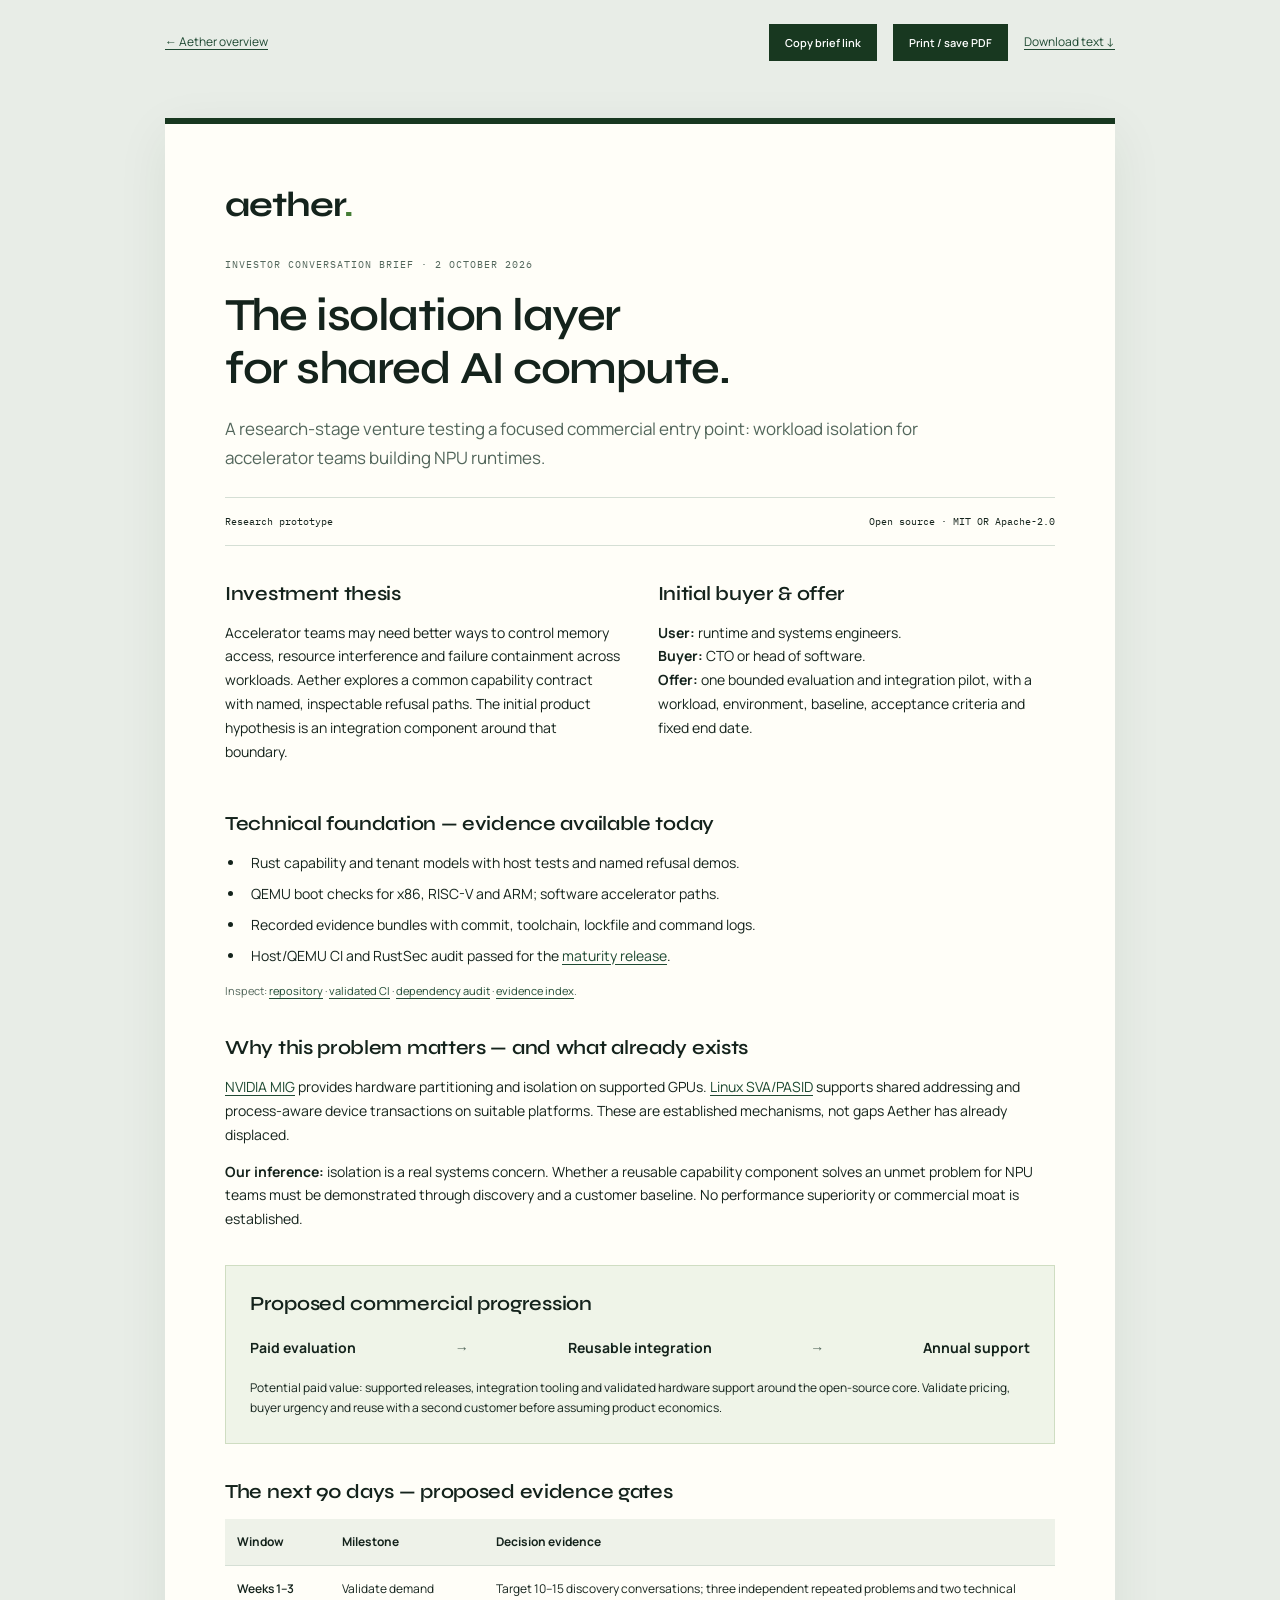
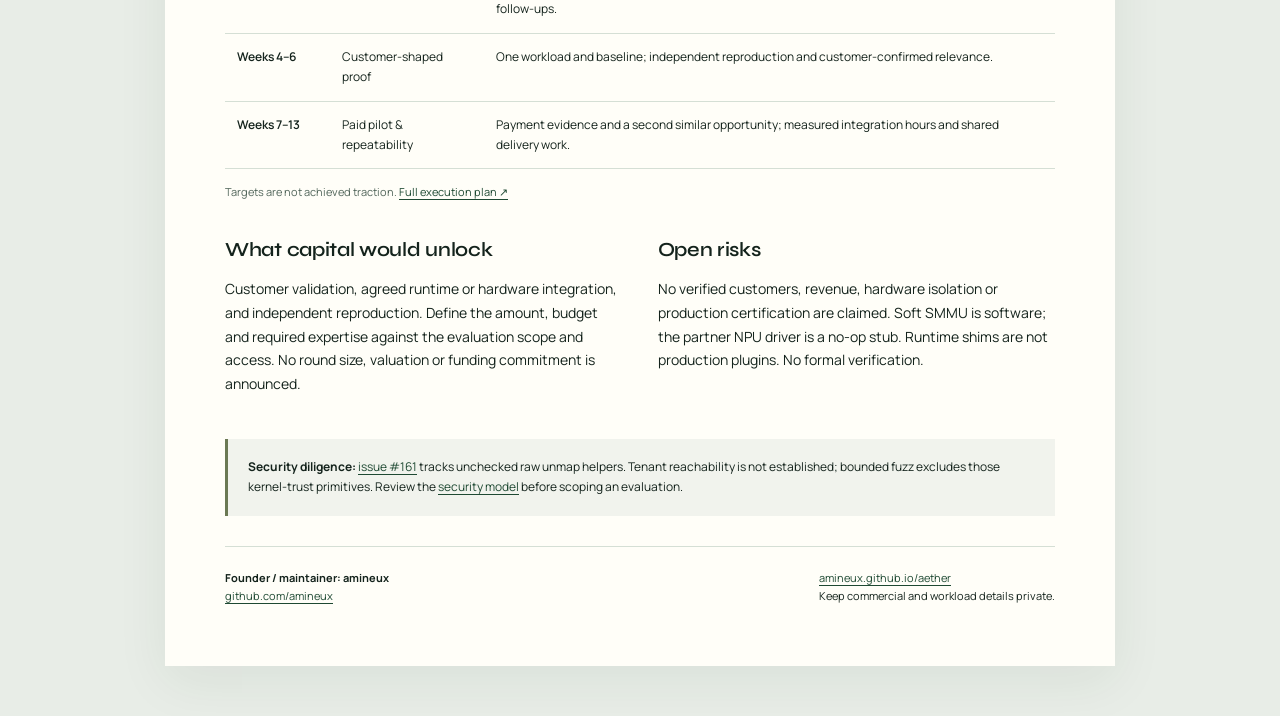
==== site/investor-brief.html @ 748344a6 "Add shareable investor brief and partner evaluation offer" ====
<!DOCTYPE html>
<html lang="en">
<head>
  <meta charset="utf-8">
  <meta name="viewport" content="width=device-width, initial-scale=1">
  <title>Aether — investor conversation brief</title>
  <meta name="description" content="Aether's investment thesis, technical evidence, commercial hypotheses, validation milestones and open risks in one shareable brief.">
  <link rel="canonical" href="https://amineux.github.io/aether/investor-brief.html">
  <link rel="icon" href="./assets/favicon.svg" type="image/svg+xml">
  <link rel="stylesheet" href="./css/fonts.css">
  <link rel="stylesheet" href="./css/brief.css">
</head>
<body>
  <a class="skip" href="#brief">Skip to brief</a>
  <nav class="toolbar" aria-label="Brief actions">
    <a href="./">← Aether overview</a>
    <div>
      <button id="copy-link" type="button">Copy brief link</button>
      <button id="print-brief" type="button">Print / save PDF</button>
      <a href="./investor-brief.md" download>Download text ↓</a>
    </div>
    <span id="copy-status" role="status" aria-live="polite"></span>
  </nav>
  <main class="brief" id="brief">
    <header class="brief-header">
      <div class="wordmark">aether<span>.</span></div>
      <p class="eyebrow">INVESTOR CONVERSATION BRIEF · 2 OCTOBER 2026</p>
      <h1>The isolation layer<br>for shared AI compute.</h1>
      <p class="standfirst">A research-stage venture testing a focused commercial entry point: workload isolation for accelerator teams building NPU runtimes.</p>
      <div class="stage">Research prototype <span>Open source · MIT OR Apache-2.0</span></div>
    </header>
    <section class="intro-grid">
      <div><h2>Investment thesis</h2><p>Accelerator teams may need better ways to control memory access, resource interference and failure containment across workloads. Aether explores a common capability contract with named, inspectable refusal paths. The initial product hypothesis is an integration component around that boundary.</p></div>
      <div><h2>Initial buyer &amp; offer</h2><p><strong>User:</strong> runtime and systems engineers.<br><strong>Buyer:</strong> CTO or head of software.<br><strong>Offer:</strong> one bounded evaluation and integration pilot, with a workload, environment, baseline, acceptance criteria and fixed end date.</p></div>
    </section>
    <section>
      <h2>Technical foundation — evidence available today</h2>
      <ul class="evidence">
        <li>Rust capability and tenant models with host tests and named refusal demos.</li>
        <li>QEMU boot checks for x86, RISC-V and ARM; software accelerator paths.</li>
        <li>Recorded evidence bundles with commit, toolchain, lockfile and command logs.</li>
        <li>Host/QEMU CI and RustSec audit passed for the <a href="https://github.com/amineux/aether/pull/170">maturity release</a>.</li>
      </ul>
      <p class="source-note">Inspect: <a href="https://github.com/amineux/aether">repository</a> · <a href="https://github.com/amineux/aether/actions/runs/37059229950">validated CI</a> · <a href="https://github.com/amineux/aether/actions/runs/37059229955">dependency audit</a> · <a href="https://github.com/amineux/aether/blob/main/docs/business/INVESTOR_EVIDENCE.md">evidence index</a>.</p>
    </section>
    <section>
      <h2>Why this problem matters — and what already exists</h2>
      <p><a href="https://docs.nvidia.com/datacenter/tesla/mig-user-guide/introduction.html">NVIDIA MIG</a> provides hardware partitioning and isolation on supported GPUs. <a href="https://docs.kernel.org/arch/x86/sva.html">Linux SVA/PASID</a> supports shared addressing and process-aware device transactions on suitable platforms. These are established mechanisms, not gaps Aether has already displaced.</p>
      <p><strong>Our inference:</strong> isolation is a real systems concern. Whether a reusable capability component solves an unmet problem for NPU teams must be demonstrated through discovery and a customer baseline. No performance superiority or commercial moat is established.</p>
    </section>
    <section class="commercial">
      <h2>Proposed commercial progression</h2>
      <div class="path"><span>Paid evaluation</span><i aria-hidden="true">→</i><span>Reusable integration</span><i aria-hidden="true">→</i><span>Annual support</span></div>
      <p>Potential paid value: supported releases, integration tooling and validated hardware support around the open-source core. Validate pricing, buyer urgency and reuse with a second customer before assuming product economics.</p>
    </section>
    <section>
      <h2>The next 90 days — proposed evidence gates</h2>
      <table><thead><tr><th scope="col">Window</th><th scope="col">Milestone</th><th scope="col">Decision evidence</th></tr></thead><tbody>
        <tr><th scope="row">Weeks 1–3</th><td>Validate demand</td><td>Target 10–15 discovery conversations; three independent repeated problems and two technical follow-ups.</td></tr>
        <tr><th scope="row">Weeks 4–6</th><td>Customer-shaped proof</td><td>One workload and baseline; independent reproduction and customer-confirmed relevance.</td></tr>
        <tr><th scope="row">Weeks 7–13</th><td>Paid pilot &amp; repeatability</td><td>Payment evidence and a second similar opportunity; measured integration hours and shared delivery work.</td></tr>
      </tbody></table>
      <p class="source-note">Targets are not achieved traction. <a href="https://github.com/amineux/aether/blob/main/docs/MATURITY.md">Full execution plan ↗</a></p>
    </section>
    <section class="intro-grid">
      <div><h2>What capital would unlock</h2><p>Customer validation, agreed runtime or hardware integration, and independent reproduction. Define the amount, budget and required expertise against the evaluation scope and access. No round size, valuation or funding commitment is announced.</p></div>
      <div><h2>Open risks</h2><p>No verified customers, revenue, hardware isolation or production certification are claimed. Soft SMMU is software; the partner NPU driver is a no-op stub. Runtime shims are not production plugins. No formal verification.</p></div>
    </section>
    <aside class="risk"><strong>Security diligence:</strong> <a href="https://github.com/amineux/aether/issues/161">issue #161</a> tracks unchecked raw unmap helpers. Tenant reachability is not established; bounded fuzz excludes those kernel-trust primitives. Review the <a href="https://github.com/amineux/aether/blob/main/docs/SECURITY.md">security model</a> before scoping an evaluation.</aside>
    <footer><div><strong>Founder / maintainer: amineux</strong><br><a href="https://github.com/amineux">github.com/amineux</a></div><div><a href="https://amineux.github.io/aether/">amineux.github.io/aether</a><br>Keep commercial and workload details private.</div></footer>
  </main>
  <script src="./js/brief.js"></script>
</body>
</html>
---- site/css/fonts.css ----
@font-face {
  font-family: "Manrope";
  src: url("../fonts/manrope-400.woff2") format("woff2");
  font-weight: 400;
  font-style: normal;
  font-display: swap;
}
@font-face {
  font-family: "Manrope";
  src: url("../fonts/manrope-500.woff2") format("woff2");
  font-weight: 500;
  font-style: normal;
  font-display: swap;
}
@font-face {
  font-family: "Manrope";
  src: url("../fonts/manrope-600.woff2") format("woff2");
  font-weight: 600;
  font-style: normal;
  font-display: swap;
}
@font-face {
  font-family: "Manrope";
  src: url("../fonts/manrope-700.woff2") format("woff2");
  font-weight: 700;
  font-style: normal;
  font-display: swap;
}
@font-face {
  font-family: "Syne";
  src: url("../fonts/syne-600.woff2") format("woff2");
  font-weight: 600;
  font-style: normal;
  font-display: swap;
}
@font-face {
  font-family: "Syne";
  src: url("../fonts/syne-700.woff2") format("woff2");
  font-weight: 700;
  font-style: normal;
  font-display: swap;
}
@font-face {
  font-family: "Syne";
  src: url("../fonts/syne-800.woff2") format("woff2");
  font-weight: 800;
  font-style: normal;
  font-display: swap;
}
@font-face {
  font-family: "IBM Plex Mono";
  src: url("../fonts/ibm-plex-mono-400.woff2") format("woff2");
  font-weight: 400;
  font-style: normal;
  font-display: swap;
}
@font-face {
  font-family: "IBM Plex Mono";
  src: url("../fonts/ibm-plex-mono-500.woff2") format("woff2");
  font-weight: 500;
  font-style: normal;
  font-display: swap;
}
---- site/css/brief.css ----
:root { --ink: #14231c; --muted: #52665b; --line: #d5dfd5; --green: #1e4932; }
* { box-sizing: border-box; }
body { margin: 0; background: #e8ede7; color: var(--ink); font: 14px/1.7 "Manrope", sans-serif; }
a { color: var(--green); text-underline-offset: 3px; }
a:hover { text-decoration-thickness: 2px; }
button, a { -webkit-tap-highlight-color: transparent; }
:focus-visible { outline: 2px solid #356c3b; outline-offset: 4px; }
.skip { position: absolute; top: -100px; left: 20px; padding: 12px; background: white; }
.skip:focus { top: 10px; }
.toolbar { width: min(950px, calc(100% - 48px)); margin: 24px auto; display: flex; align-items: center; justify-content: space-between; gap: 15px; flex-wrap: wrap; font-size: 12px; }
.toolbar > div { display: flex; align-items: center; gap: 16px; flex-wrap: wrap; }
.toolbar button { background: #183820; border: 0; color: white; padding: 11px 16px; font: 600 11px "Manrope", sans-serif; cursor: pointer; }
#copy-status { flex-basis: 100%; min-height: 1.5em; color: var(--muted); }
.brief { max-width: 950px; margin: 0 auto 50px; background: #fffef8; padding: 60px; border-top: 6px solid #183820; box-shadow: 0 15px 50px #18382012; }
.wordmark { font: 700 35px "Syne", sans-serif; letter-spacing: -1px; }
.wordmark span { color: #447d35; }
.eyebrow { font: 10px/1.7 "IBM Plex Mono", monospace; letter-spacing: 1px; margin: 30px 0 16px; color: var(--muted); }
h1 { font: 600 46px/1.15 "Syne", sans-serif; letter-spacing: -1.5px; margin: 0 0 20px; }
.standfirst { font-size: 17px; color: var(--muted); max-width: 700px; }
.stage { margin-top: 24px; padding-block: 15px; border-block: 1px solid var(--line); display: flex; justify-content: space-between; gap: 20px; font: 10px/1.7 "IBM Plex Mono", monospace; }
section { margin-top: 34px; }
h2 { font: 600 20px/1.4 "Syne", sans-serif; letter-spacing: -.3px; margin: 0 0 13px; }
p { margin: 0 0 13px; }
.intro-grid { display: grid; grid-template-columns: 1fr 1fr; gap: 35px; }
.evidence { margin: 0; padding-left: 20px; }
.evidence li { padding-left: 6px; margin-bottom: 7px; }
.source-note { font-size: 11px; color: var(--muted); margin-top: 14px; }
.commercial { background: #eff4e8; border: 1px solid #cfddc2; padding: 24px; }
.path { display: flex; align-items: center; justify-content: space-between; gap: 12px; font-weight: 700; margin: 18px 0; }
.path i { font-style: normal; color: var(--muted); }
.commercial p { font-size: 12px; margin-bottom: 0; }
table { width: 100%; border-collapse: collapse; font-size: 12px; }
th, td { text-align: left; padding: 13px 12px; border-bottom: 1px solid var(--line); vertical-align: top; }
thead { background: #eef2e9; }
tbody th { width: 105px; font-weight: 600; }
.risk { padding: 18px 20px; border-left: 3px solid #6b7954; background: #f1f3ed; font-size: 12px; margin-top: 30px; }
footer { display: flex; justify-content: space-between; gap: 30px; border-top: 1px solid var(--line); padding-top: 22px; margin-top: 30px; font-size: 11px; }
@media (max-width: 650px) {
  .toolbar { width: calc(100% - 32px); margin-block: 16px; }
  .toolbar > div { gap: 10px; }
  .brief { padding: 28px 22px; margin-bottom: 0; }
  h1 { font-size: 35px; }
  .standfirst { font-size: 15px; }
  .intro-grid { grid-template-columns: 1fr; gap: 20px; }
  .stage, footer { flex-direction: column; gap: 7px; }
  .path { flex-wrap: wrap; font-size: 12px; justify-content: flex-start; }
  .commercial { padding: 18px; }
  table { font-size: 10px; }
  th, td { padding: 10px 6px; }
  tbody th { width: 68px; }
}
@page { size: A4; margin: 17mm; }
@media print {
  body { background: white; font-size: 10pt; }
  .toolbar, .skip { display: none; }
  .brief { max-width: none; padding: 0; margin: 0; box-shadow: none; border: 0; background: white; }
  h1 { font-size: 29pt; }
  h2 { font-size: 13pt; break-after: avoid; }
  .standfirst { font-size: 12pt; }
  .eyebrow { margin-top: 15px; }
  section { margin-top: 22px; }
  .intro-grid { gap: 20px; }
  .commercial, .risk, tr, footer { break-inside: avoid; }
  a { color: var(--ink); }
  table { font-size: 9pt; }
  .source-note, footer { font-size: 8pt; }
}
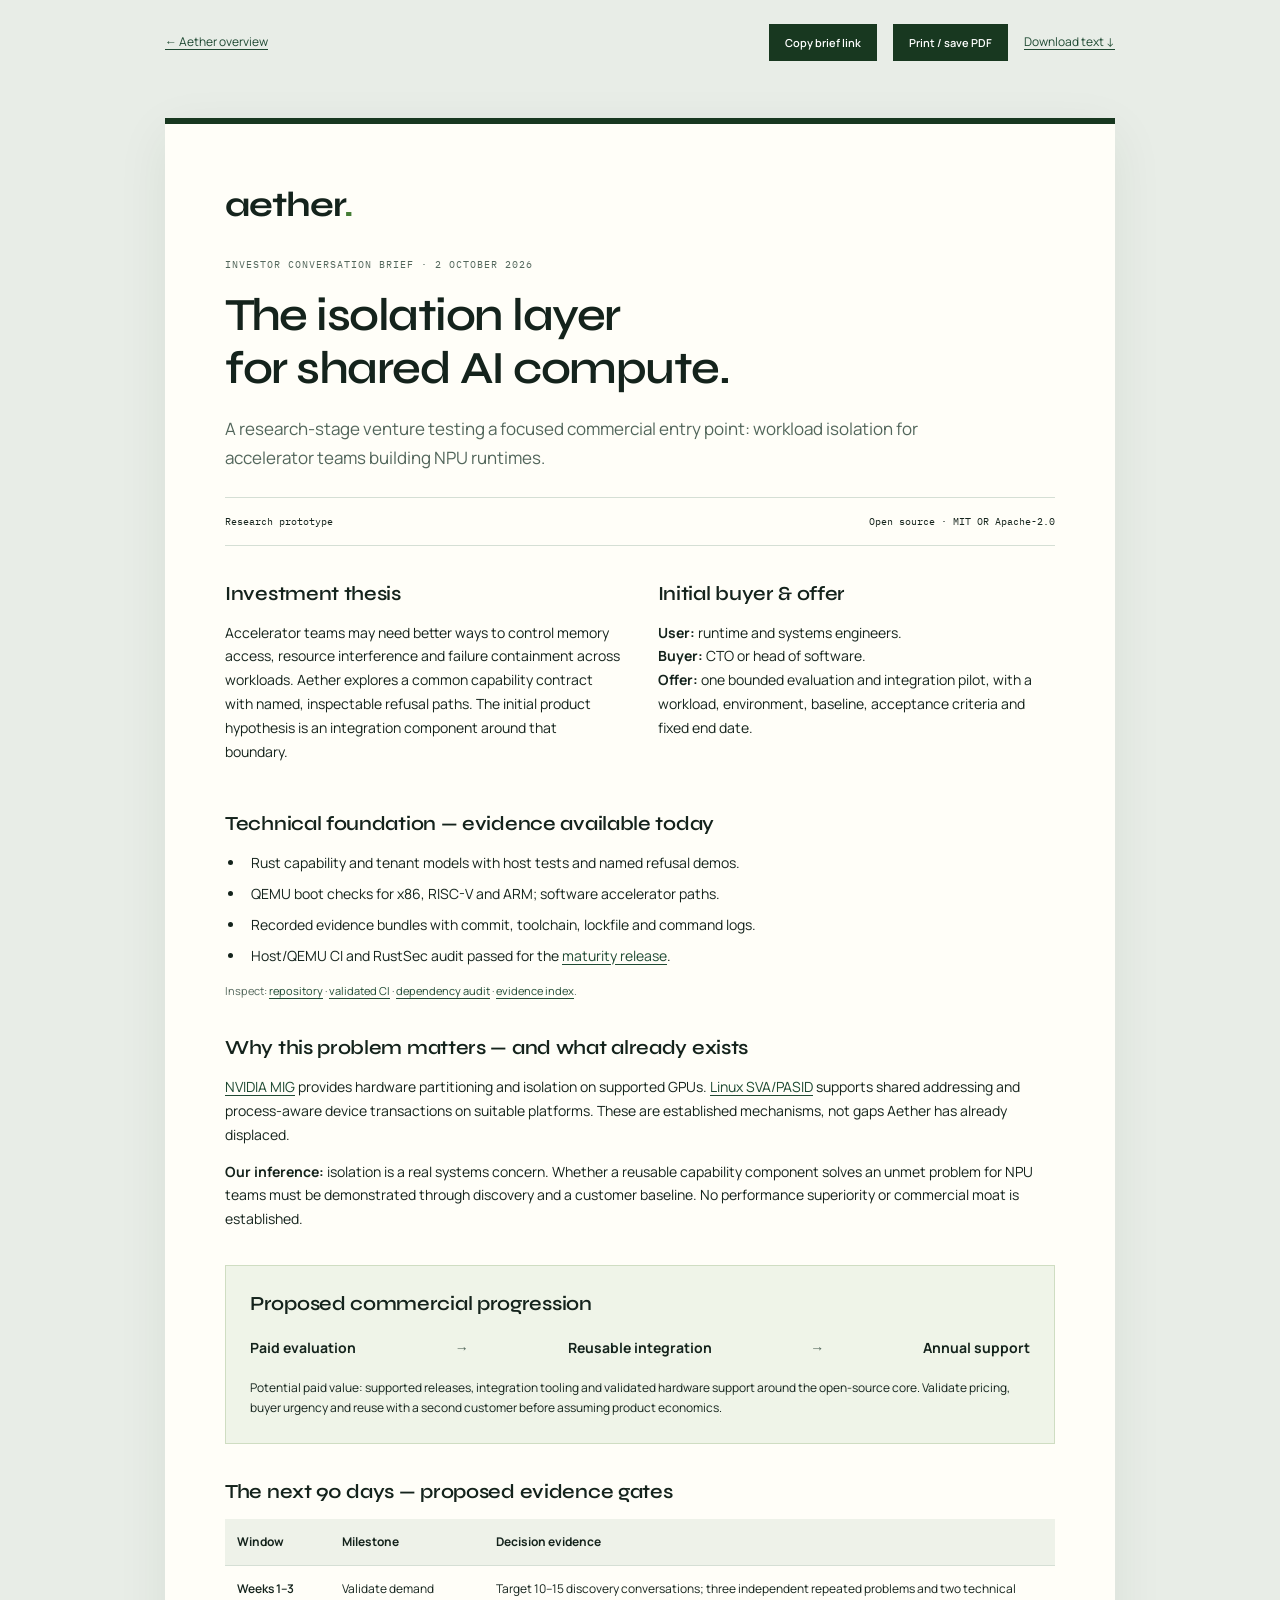
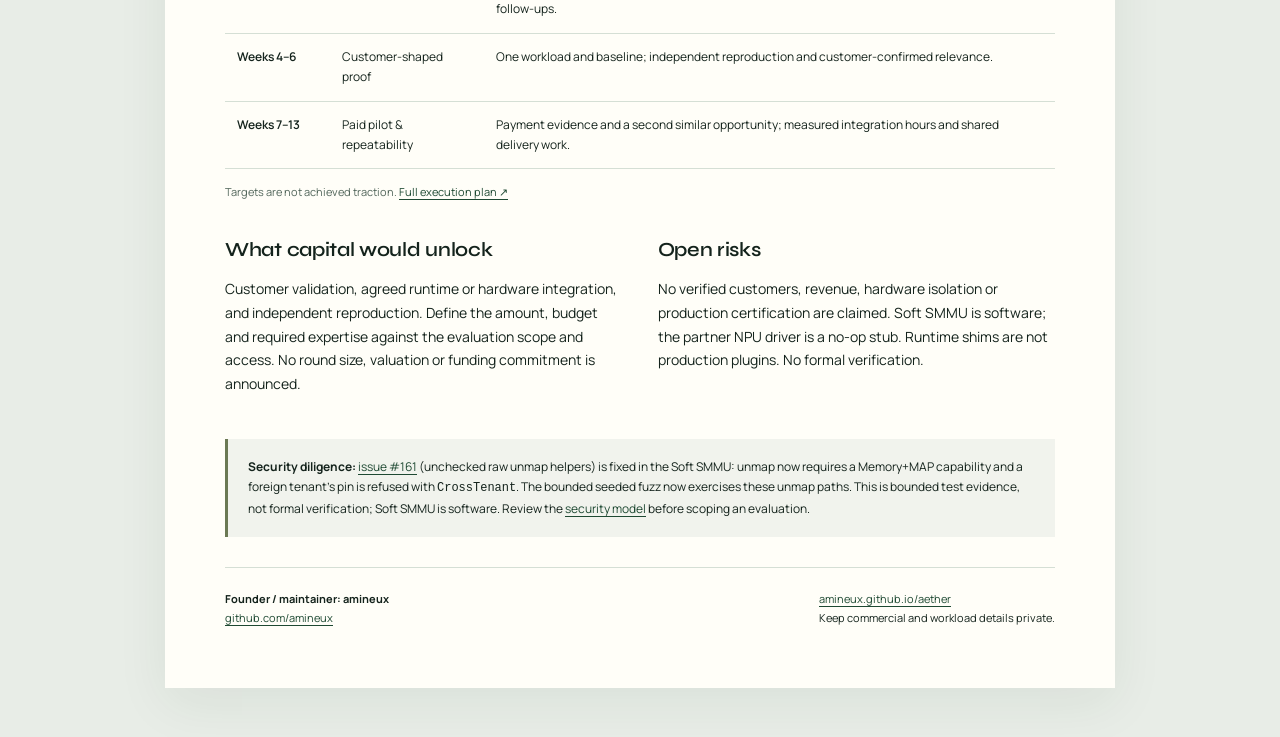
==== commit f10c8f37: "Fix #161: tenant-checked SMMU unmap + red-team smmu-unmap-cross-tenant IommuMap::unmap_stream / unma" ====
--- a/site/investor-brief.html
+++ b/site/investor-brief.html
@@ -66,7 +66,7 @@
       <div><h2>What capital would unlock</h2><p>Customer validation, agreed runtime or hardware integration, and independent reproduction. Define the amount, budget and required expertise against the evaluation scope and access. No round size, valuation or funding commitment is announced.</p></div>
       <div><h2>Open risks</h2><p>No verified customers, revenue, hardware isolation or production certification are claimed. Soft SMMU is software; the partner NPU driver is a no-op stub. Runtime shims are not production plugins. No formal verification.</p></div>
     </section>
-    <aside class="risk"><strong>Security diligence:</strong> <a href="https://github.com/amineux/aether/issues/161">issue #161</a> tracks unchecked raw unmap helpers. Tenant reachability is not established; bounded fuzz excludes those kernel-trust primitives. Review the <a href="https://github.com/amineux/aether/blob/main/docs/SECURITY.md">security model</a> before scoping an evaluation.</aside>
+    <aside class="risk"><strong>Security diligence:</strong> <a href="https://github.com/amineux/aether/issues/161">issue #161</a> (unchecked raw unmap helpers) is fixed in the Soft SMMU: unmap now requires a Memory+MAP capability and a foreign tenant's pin is refused with <code>CrossTenant</code>. The bounded seeded fuzz now exercises these unmap paths. This is bounded test evidence, not formal verification; Soft SMMU is software. Review the <a href="https://github.com/amineux/aether/blob/main/docs/SECURITY.md">security model</a> before scoping an evaluation.</aside>
     <footer><div><strong>Founder / maintainer: amineux</strong><br><a href="https://github.com/amineux">github.com/amineux</a></div><div><a href="https://amineux.github.io/aether/">amineux.github.io/aether</a><br>Keep commercial and workload details private.</div></footer>
   </main>
   <script src="./js/brief.js"></script>
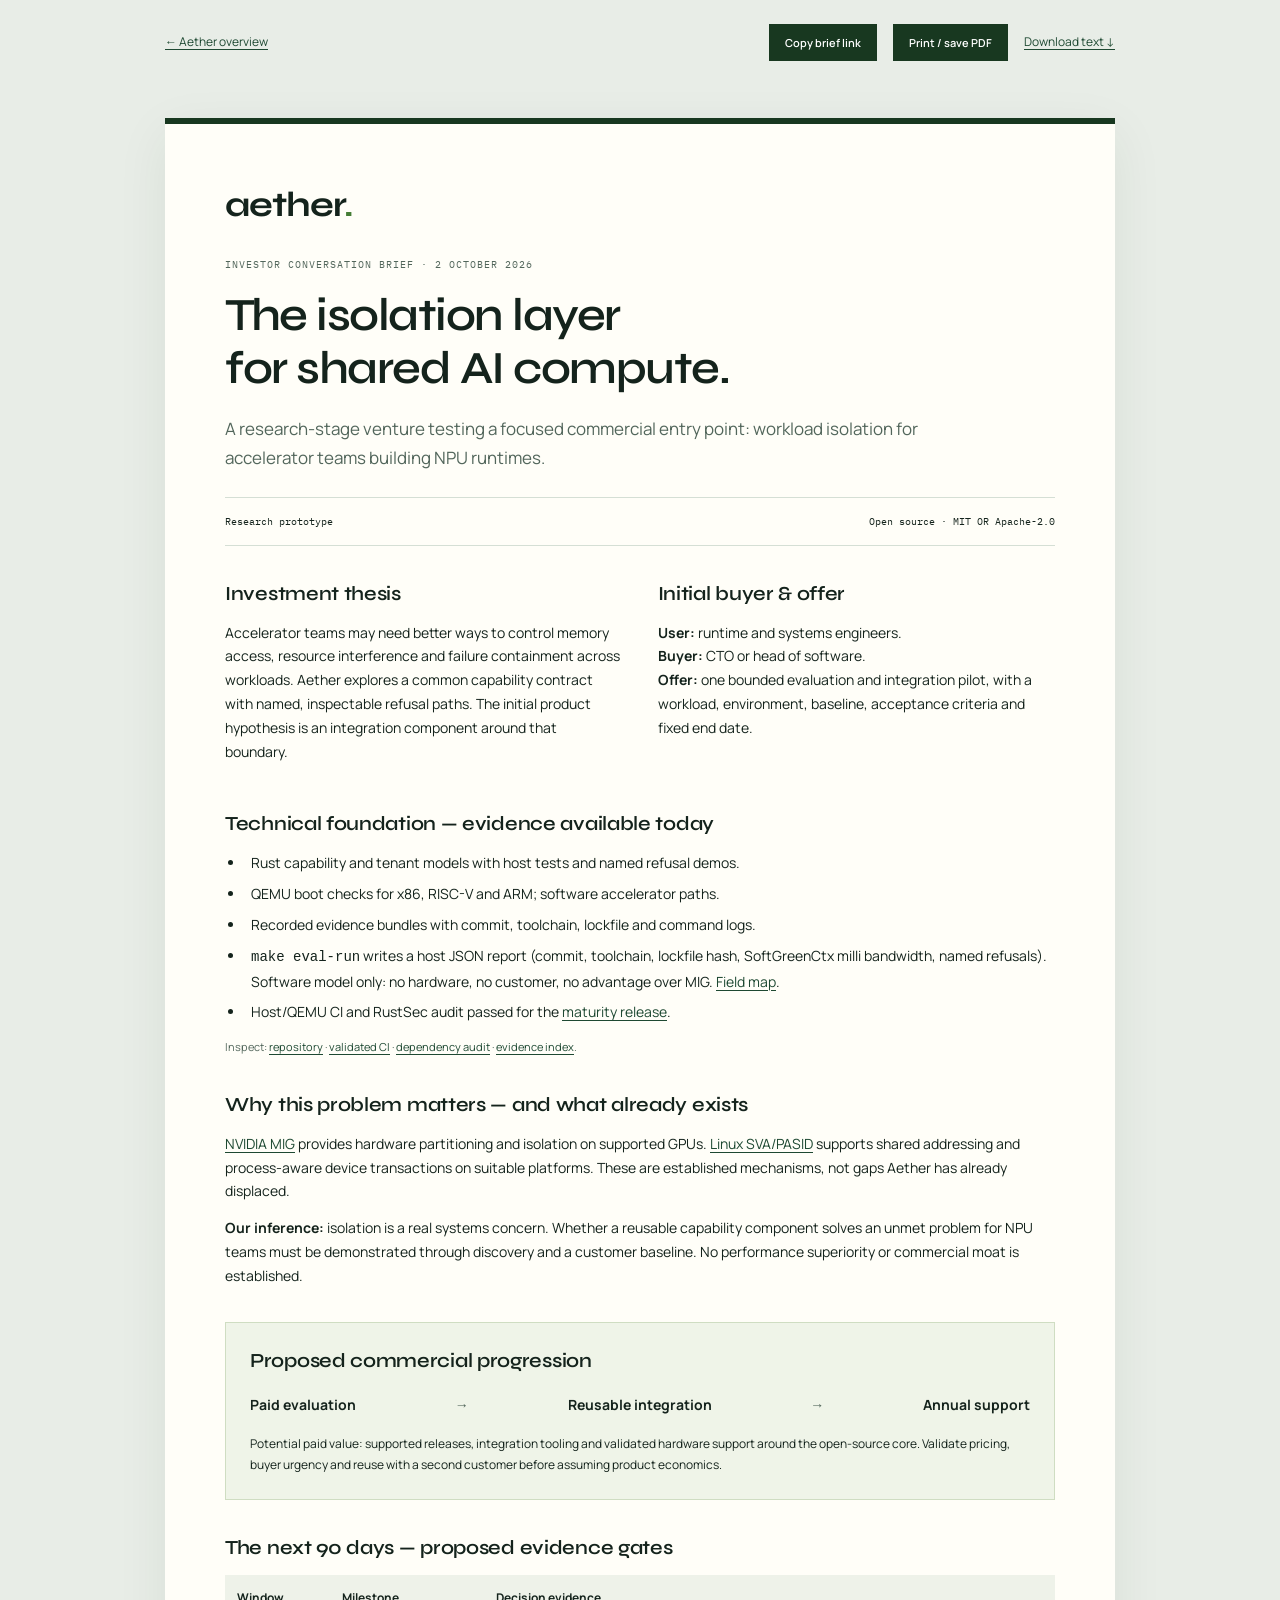
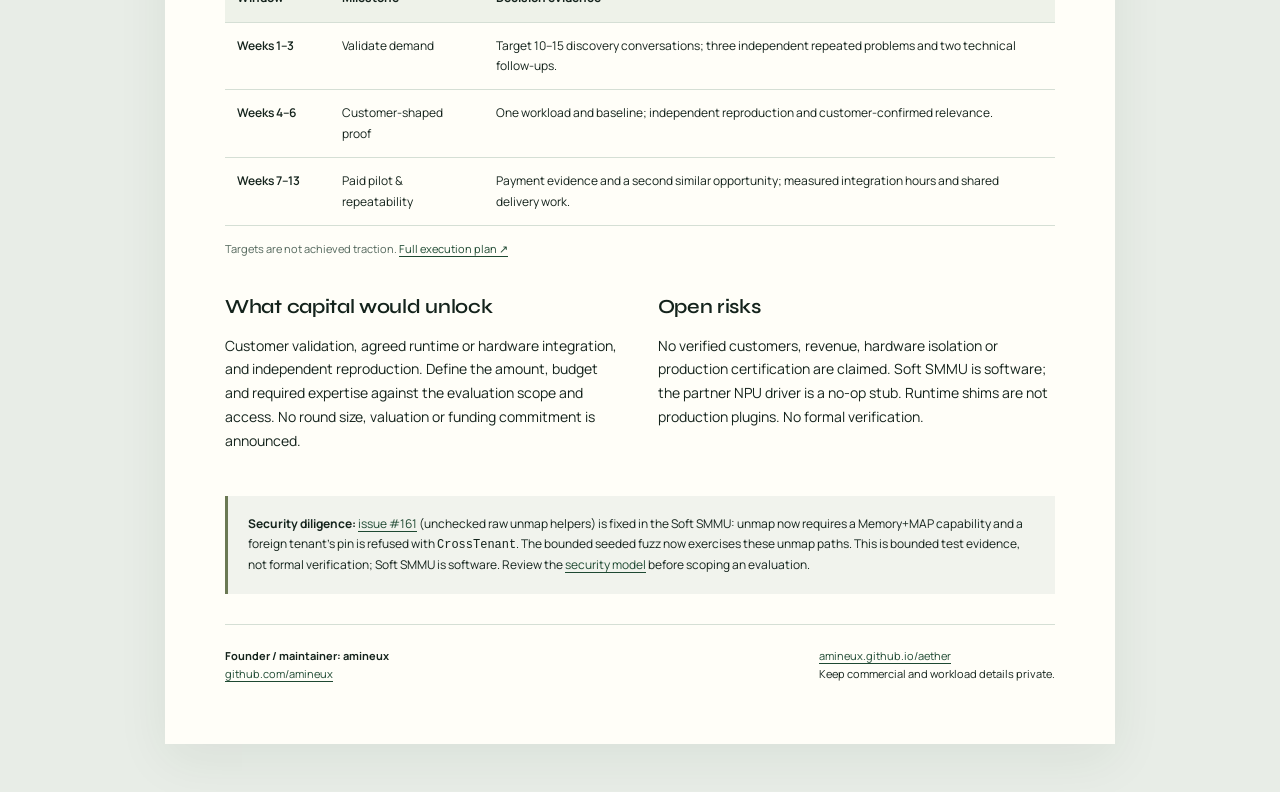
==== commit 00349474: "Add host eval-run and return SYS_UNMAP errors SYS_UNMAP keeps number 5 and its arguments, and now re" ====
--- a/site/investor-brief.html
+++ b/site/investor-brief.html
@@ -39,6 +39,7 @@
         <li>Rust capability and tenant models with host tests and named refusal demos.</li>
         <li>QEMU boot checks for x86, RISC-V and ARM; software accelerator paths.</li>
         <li>Recorded evidence bundles with commit, toolchain, lockfile and command logs.</li>
+        <li><code>make eval-run</code> writes a host JSON report (commit, toolchain, lockfile hash, SoftGreenCtx milli bandwidth, named refusals). Software model only: no hardware, no customer, no advantage over MIG. <a href="https://github.com/amineux/aether/blob/main/docs/business/EVAL_RUN.md">Field map</a>.</li>
         <li>Host/QEMU CI and RustSec audit passed for the <a href="https://github.com/amineux/aether/pull/170">maturity release</a>.</li>
       </ul>
       <p class="source-note">Inspect: <a href="https://github.com/amineux/aether">repository</a> · <a href="https://github.com/amineux/aether/actions/runs/37059229950">validated CI</a> · <a href="https://github.com/amineux/aether/actions/runs/37059229955">dependency audit</a> · <a href="https://github.com/amineux/aether/blob/main/docs/business/INVESTOR_EVIDENCE.md">evidence index</a>.</p>
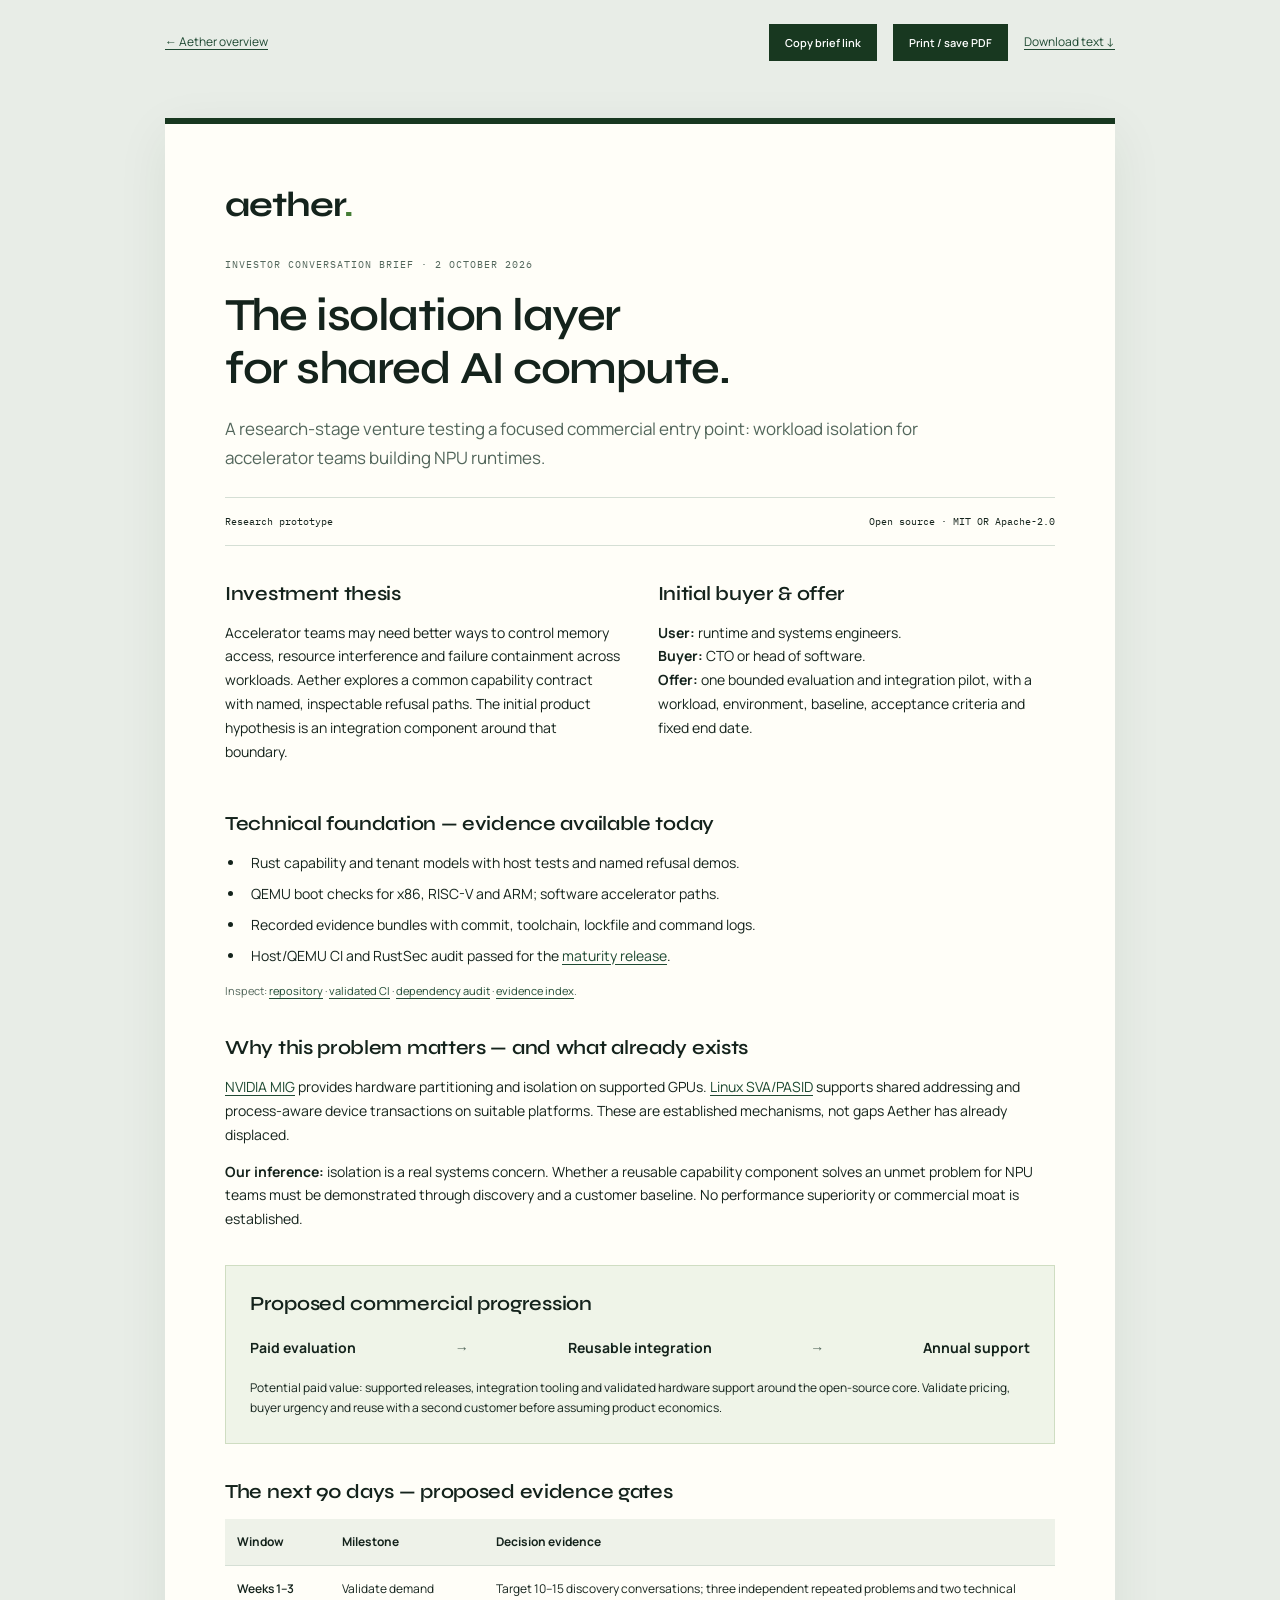
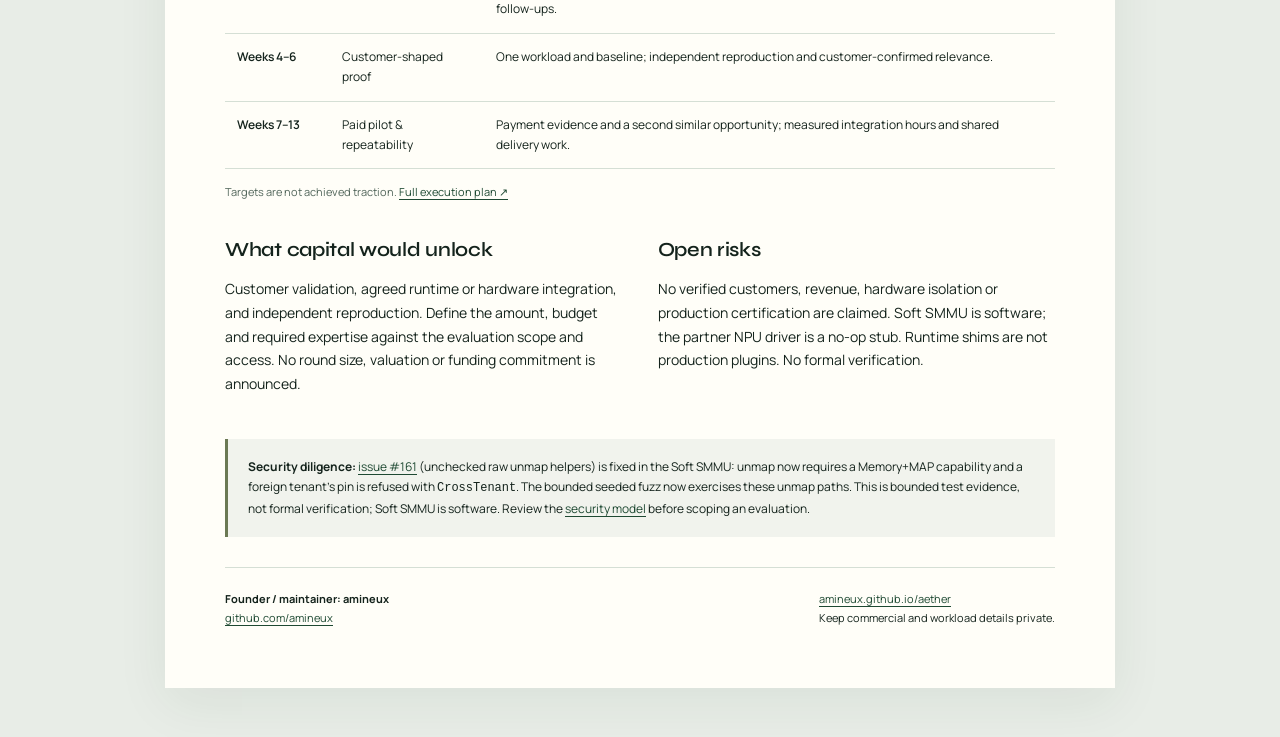
==== commit 874027fa: "Merge 5c467370aa175ec374a1b2044ebad53cc63d7802 into 7dde542d6b173fc1be46442b2309e52fb87eb592" ====
--- a/site/investor-brief.html
+++ b/site/investor-brief.html
@@ -39,7 +39,6 @@
         <li>Rust capability and tenant models with host tests and named refusal demos.</li>
         <li>QEMU boot checks for x86, RISC-V and ARM; software accelerator paths.</li>
         <li>Recorded evidence bundles with commit, toolchain, lockfile and command logs.</li>
-        <li><code>make eval-run</code> writes a host JSON report (commit, toolchain, lockfile hash, SoftGreenCtx milli bandwidth, named refusals). Software model only: no hardware, no customer, no advantage over MIG. <a href="https://github.com/amineux/aether/blob/main/docs/business/EVAL_RUN.md">Field map</a>.</li>
         <li>Host/QEMU CI and RustSec audit passed for the <a href="https://github.com/amineux/aether/pull/170">maturity release</a>.</li>
       </ul>
       <p class="source-note">Inspect: <a href="https://github.com/amineux/aether">repository</a> · <a href="https://github.com/amineux/aether/actions/runs/37059229950">validated CI</a> · <a href="https://github.com/amineux/aether/actions/runs/37059229955">dependency audit</a> · <a href="https://github.com/amineux/aether/blob/main/docs/business/INVESTOR_EVIDENCE.md">evidence index</a>.</p>
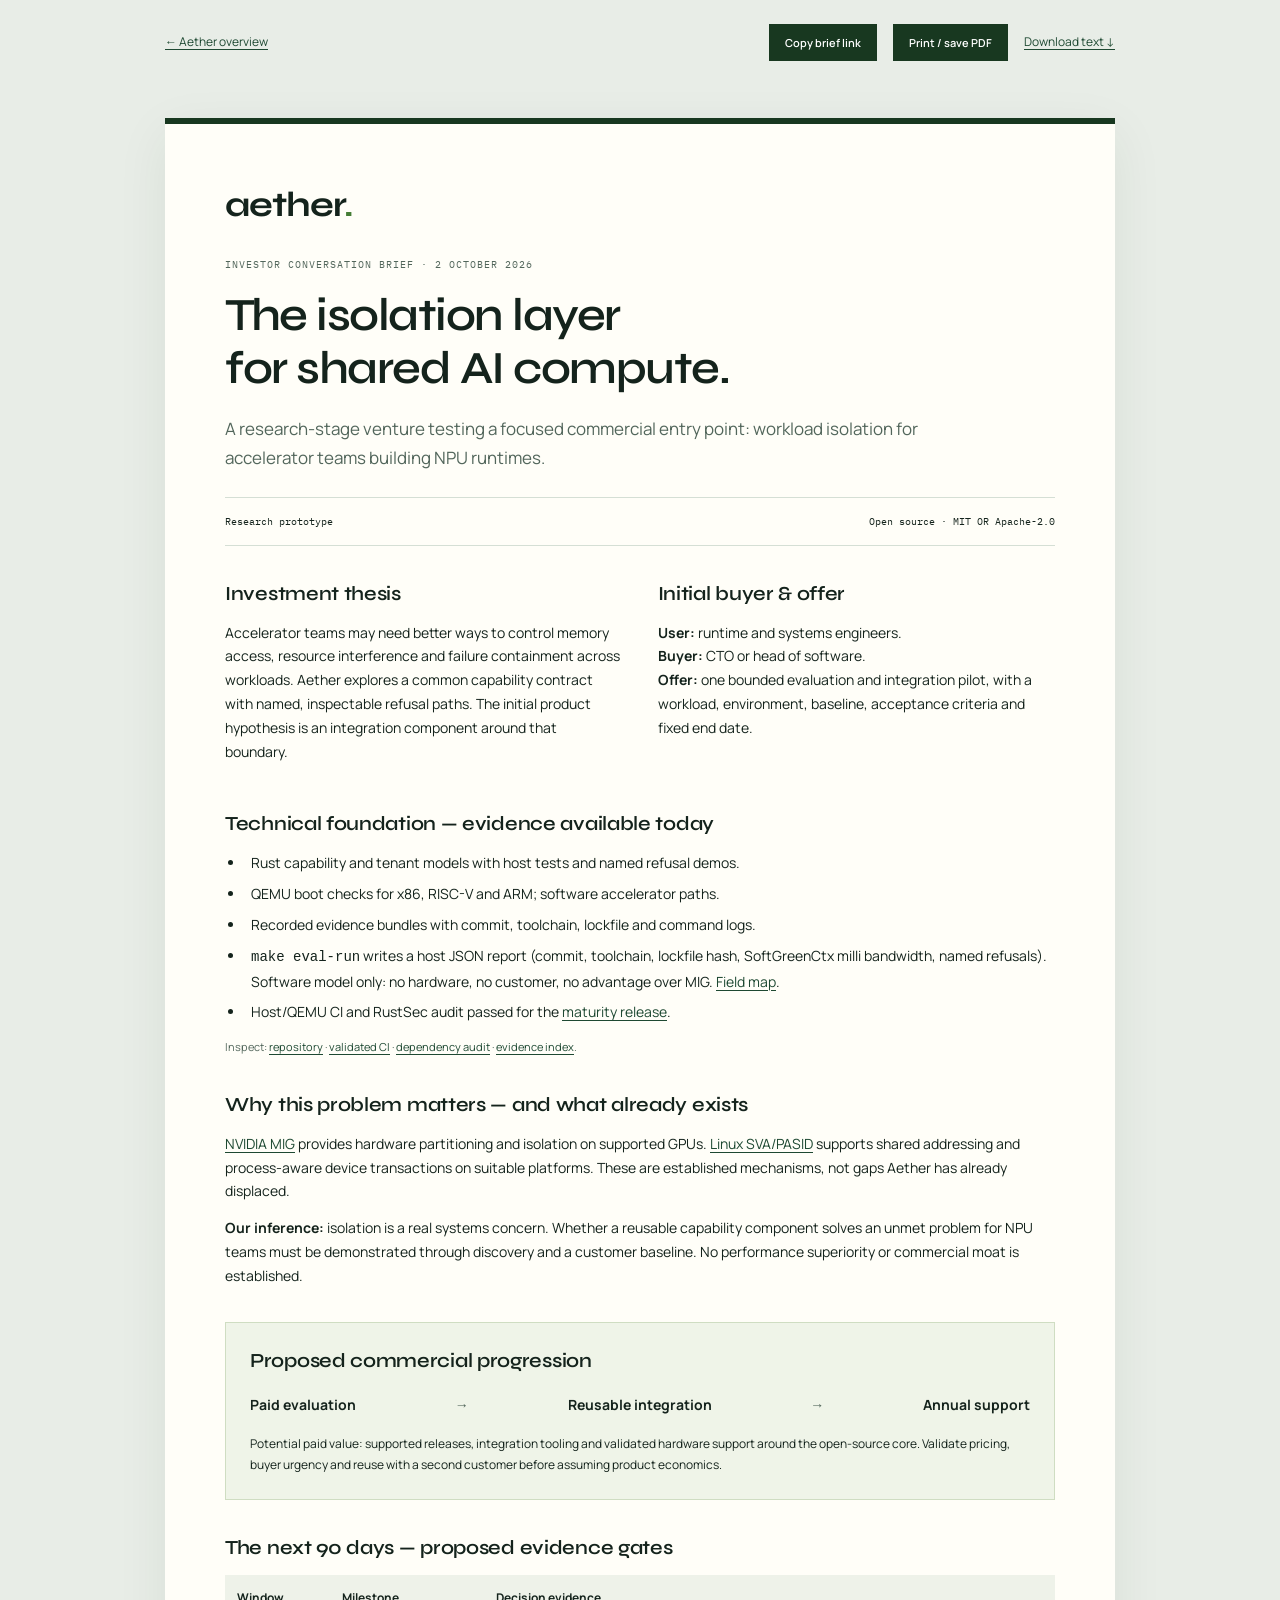
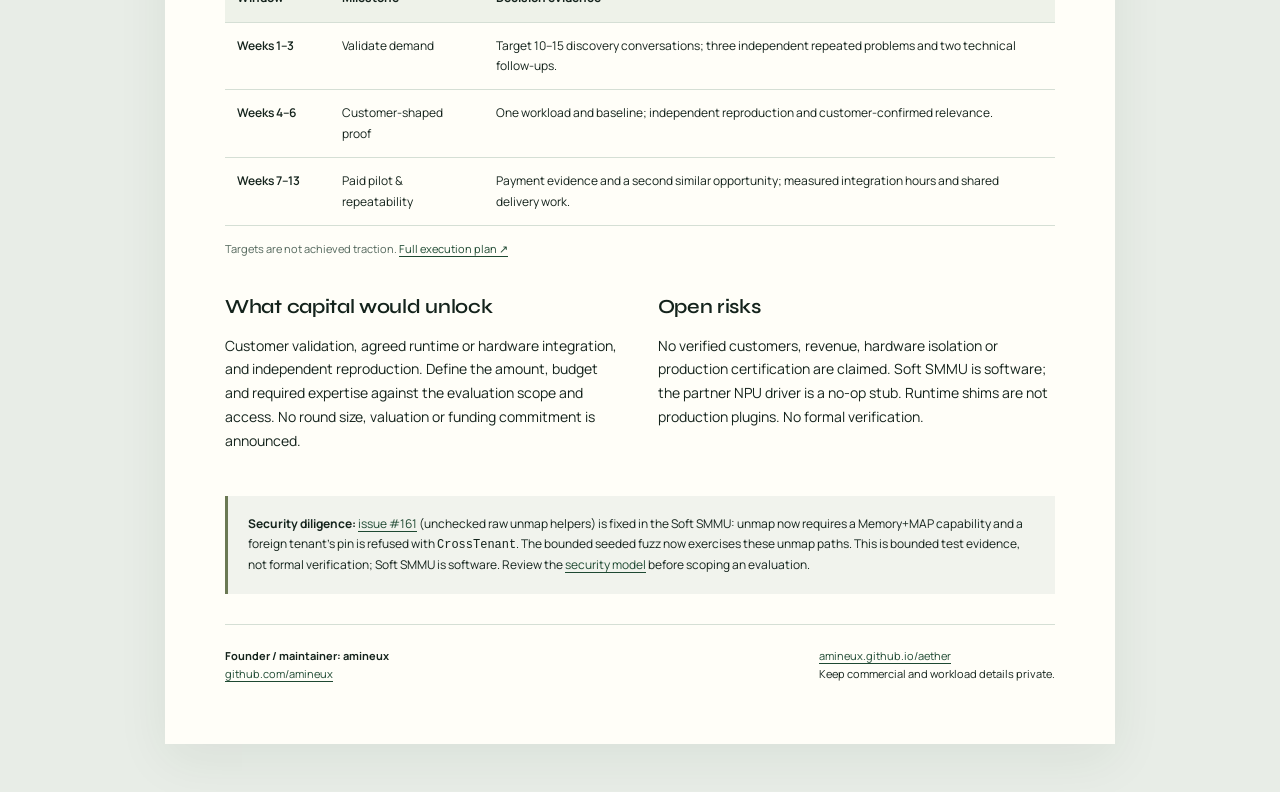
==== commit 561b3a02: "Merge 00349474615d90b76cb4f503ead86cfd46b6c6d4 into 7dde542d6b173fc1be46442b2309e52fb87eb592" ====
--- a/site/investor-brief.html
+++ b/site/investor-brief.html
@@ -39,6 +39,7 @@
         <li>Rust capability and tenant models with host tests and named refusal demos.</li>
         <li>QEMU boot checks for x86, RISC-V and ARM; software accelerator paths.</li>
         <li>Recorded evidence bundles with commit, toolchain, lockfile and command logs.</li>
+        <li><code>make eval-run</code> writes a host JSON report (commit, toolchain, lockfile hash, SoftGreenCtx milli bandwidth, named refusals). Software model only: no hardware, no customer, no advantage over MIG. <a href="https://github.com/amineux/aether/blob/main/docs/business/EVAL_RUN.md">Field map</a>.</li>
         <li>Host/QEMU CI and RustSec audit passed for the <a href="https://github.com/amineux/aether/pull/170">maturity release</a>.</li>
       </ul>
       <p class="source-note">Inspect: <a href="https://github.com/amineux/aether">repository</a> · <a href="https://github.com/amineux/aether/actions/runs/37059229950">validated CI</a> · <a href="https://github.com/amineux/aether/actions/runs/37059229955">dependency audit</a> · <a href="https://github.com/amineux/aether/blob/main/docs/business/INVESTOR_EVIDENCE.md">evidence index</a>.</p>
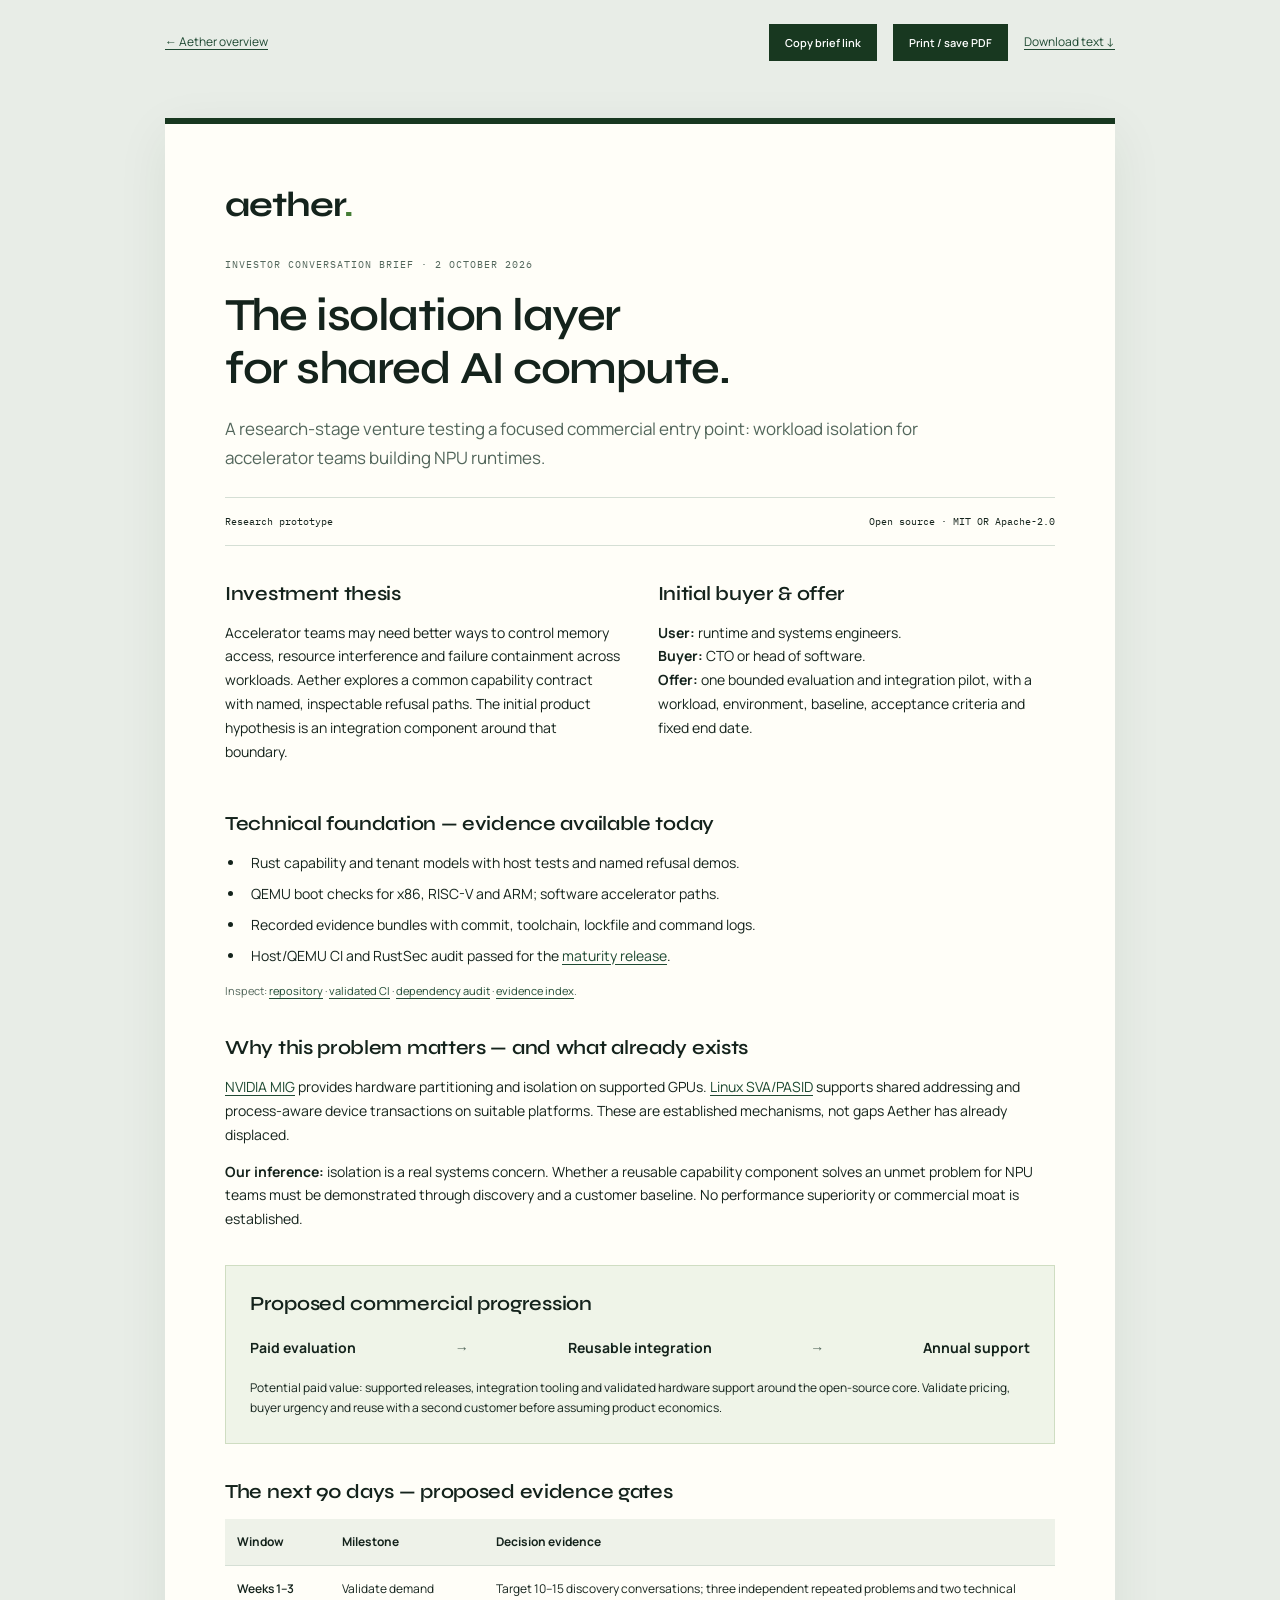
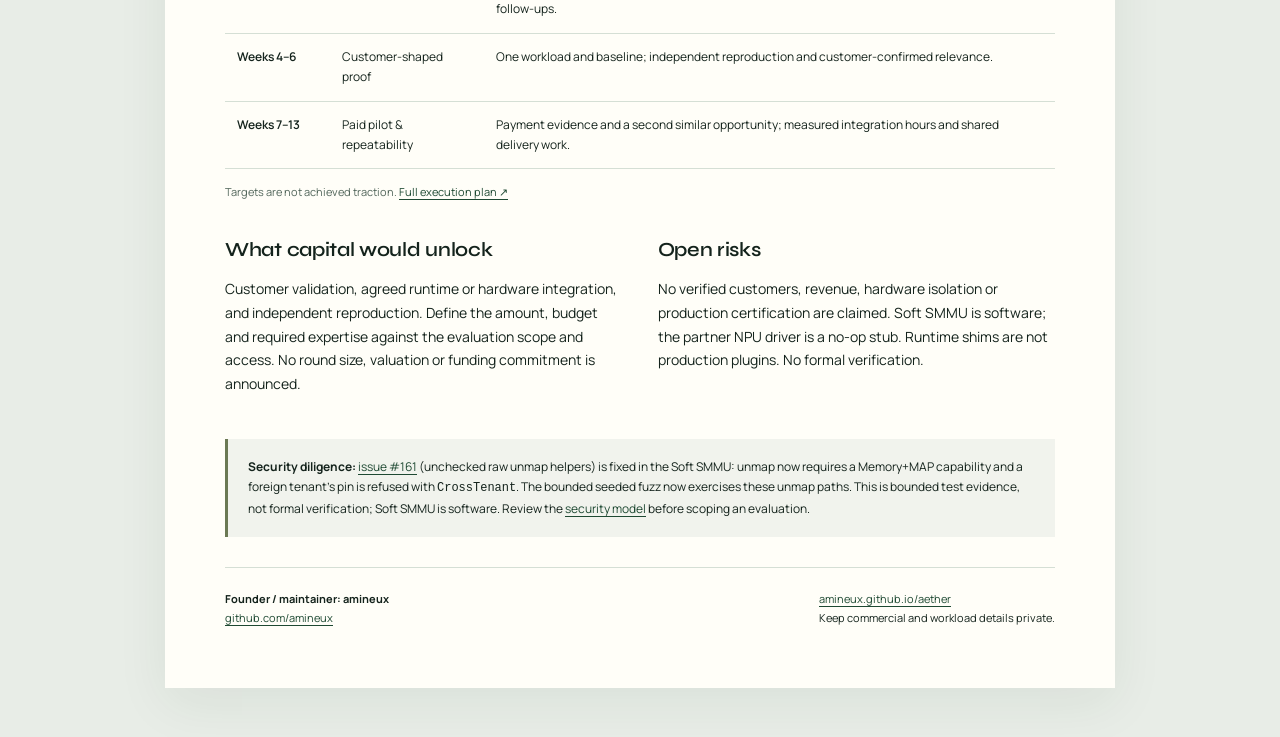
==== commit 2e4eac9a: "Merge 5c467370aa175ec374a1b2044ebad53cc63d7802 into 2288a1e128d2ca8b75edcebb415e6e7b5593b7bc" ====
--- a/site/investor-brief.html
+++ b/site/investor-brief.html
@@ -39,7 +39,6 @@
         <li>Rust capability and tenant models with host tests and named refusal demos.</li>
         <li>QEMU boot checks for x86, RISC-V and ARM; software accelerator paths.</li>
         <li>Recorded evidence bundles with commit, toolchain, lockfile and command logs.</li>
-        <li><code>make eval-run</code> writes a host JSON report (commit, toolchain, lockfile hash, SoftGreenCtx milli bandwidth, named refusals). Software model only: no hardware, no customer, no advantage over MIG. <a href="https://github.com/amineux/aether/blob/main/docs/business/EVAL_RUN.md">Field map</a>.</li>
         <li>Host/QEMU CI and RustSec audit passed for the <a href="https://github.com/amineux/aether/pull/170">maturity release</a>.</li>
       </ul>
       <p class="source-note">Inspect: <a href="https://github.com/amineux/aether">repository</a> · <a href="https://github.com/amineux/aether/actions/runs/37059229950">validated CI</a> · <a href="https://github.com/amineux/aether/actions/runs/37059229955">dependency audit</a> · <a href="https://github.com/amineux/aether/blob/main/docs/business/INVESTOR_EVIDENCE.md">evidence index</a>.</p>
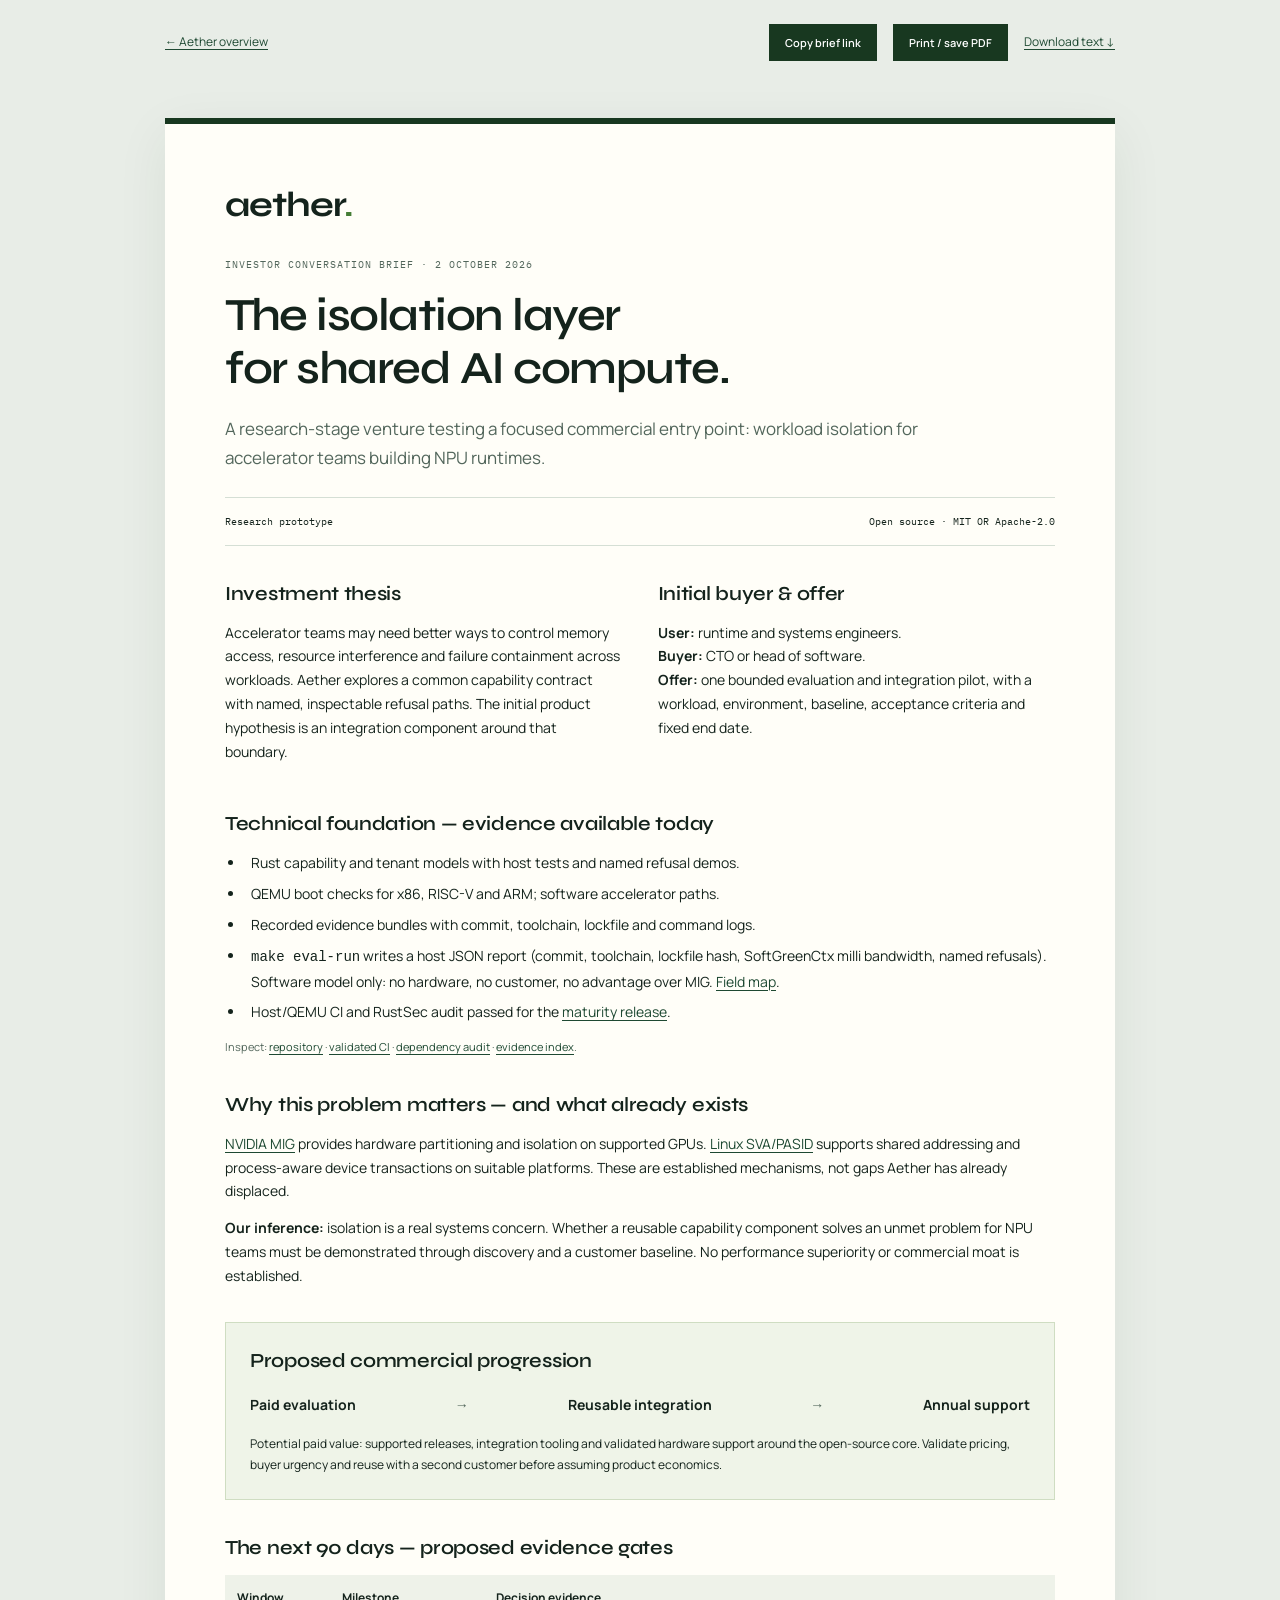
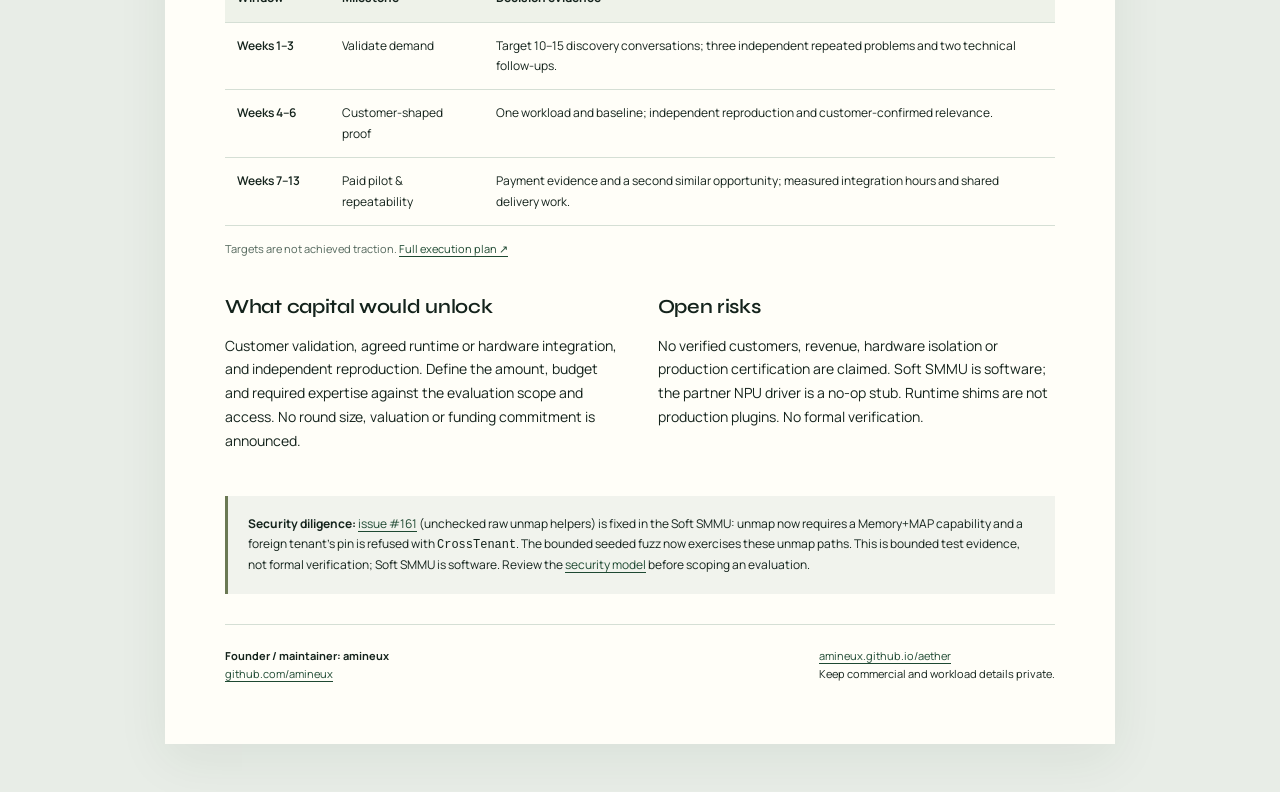
==== commit 6fbaa191: "Merge 00349474615d90b76cb4f503ead86cfd46b6c6d4 into 2288a1e128d2ca8b75edcebb415e6e7b5593b7bc" ====
--- a/site/investor-brief.html
+++ b/site/investor-brief.html
@@ -39,6 +39,7 @@
         <li>Rust capability and tenant models with host tests and named refusal demos.</li>
         <li>QEMU boot checks for x86, RISC-V and ARM; software accelerator paths.</li>
         <li>Recorded evidence bundles with commit, toolchain, lockfile and command logs.</li>
+        <li><code>make eval-run</code> writes a host JSON report (commit, toolchain, lockfile hash, SoftGreenCtx milli bandwidth, named refusals). Software model only: no hardware, no customer, no advantage over MIG. <a href="https://github.com/amineux/aether/blob/main/docs/business/EVAL_RUN.md">Field map</a>.</li>
         <li>Host/QEMU CI and RustSec audit passed for the <a href="https://github.com/amineux/aether/pull/170">maturity release</a>.</li>
       </ul>
       <p class="source-note">Inspect: <a href="https://github.com/amineux/aether">repository</a> · <a href="https://github.com/amineux/aether/actions/runs/37059229950">validated CI</a> · <a href="https://github.com/amineux/aether/actions/runs/37059229955">dependency audit</a> · <a href="https://github.com/amineux/aether/blob/main/docs/business/INVESTOR_EVIDENCE.md">evidence index</a>.</p>
